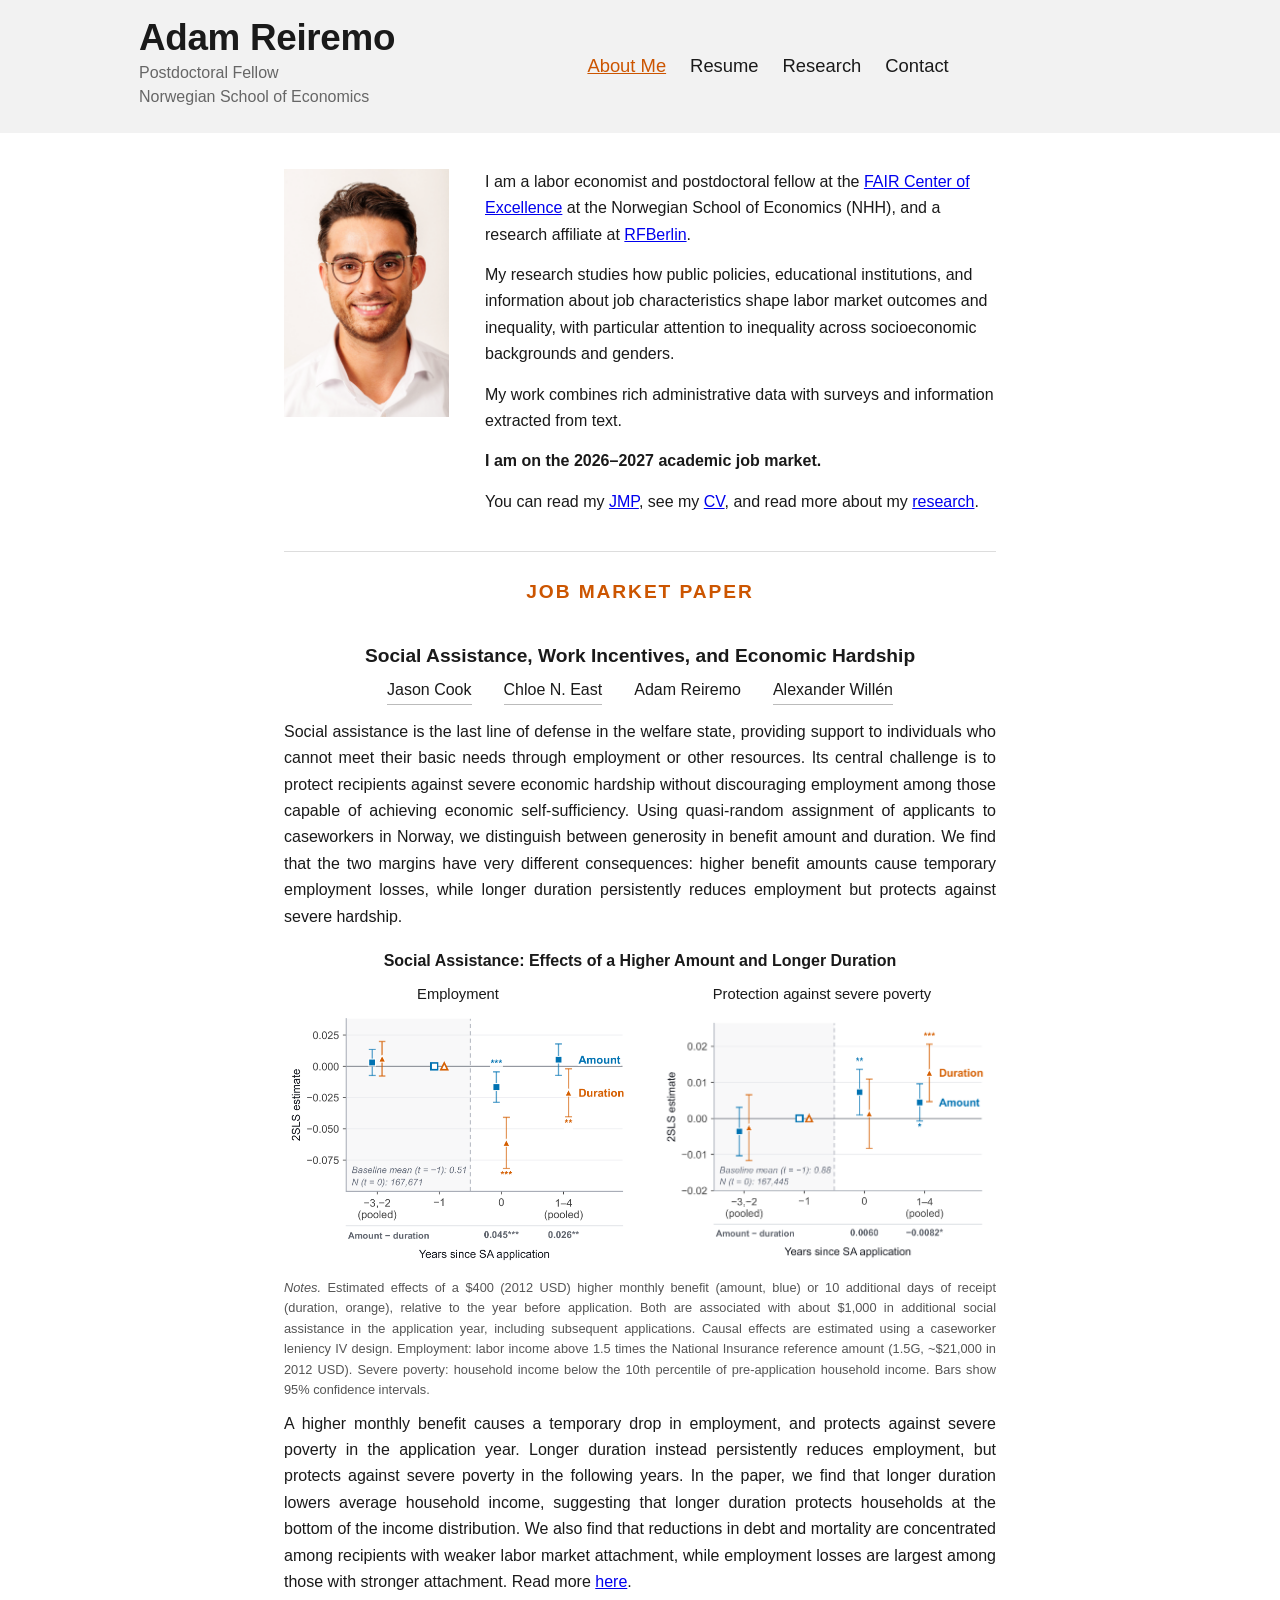
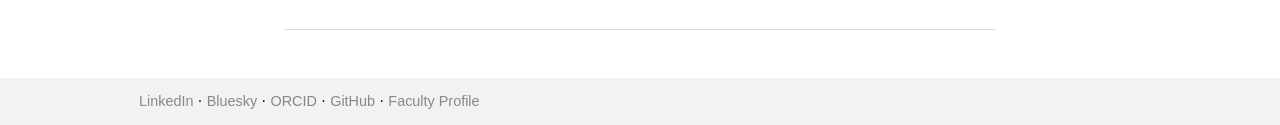
==== index.html @ 08e4cc99 "Update JMP section on the front page." ====
<!DOCTYPE html>
<html lang="en">
<head>
  <meta charset="UTF-8">
  <meta name="viewport" content="width=device-width, initial-scale=1.0">
  <title>Adam Reiremo</title>
  <link rel="stylesheet" href="/style.css">
</head>
<body>

  <header>
    <div class="header-inner">
      <div class="header-identity">
        <div class="site-name">Adam Reiremo</div>
        <div class="site-position">Postdoctoral Fellow</div>
        <div class="site-position">Norwegian School of Economics</div>
      </div>
      <nav>
        <a href="/" class="active">About Me</a>
        <a href="/files/CV_Adam_Reiremo.pdf" target="_blank">Resume</a>
        <a href="/research/">Research</a>
        <a href="/contact/">Contact</a>
      </nav>
    </div>
  </header>

  <div class="container">
    <main>
      <div class="about-grid">
        <div class="about-photo">
          <img src="/files/profile_picture.png" alt="Adam Reiremo">
        </div>
        <div class="about-bio">
          <p>I am a labor economist and postdoctoral fellow at the <a href="https://www.nhh.no/en/research-centres/fair/" target="_blank">FAIR Center of Excellence</a> at the Norwegian School of Economics (NHH), and a research affiliate at <a href="https://www.rfberlin.com/" target="_blank">RFBerlin</a>.</p>
          <p>My research studies how public policies, educational institutions, and information about job characteristics shape labor market outcomes and inequality, with particular attention to inequality across socioeconomic backgrounds and genders.</p>
          <p>My work combines rich administrative data with surveys and information extracted from text.</p>
          <p><strong>I am on the 2026&ndash;2027 academic job market.</strong></p>
          <p>You can read my <a href="/files/CookEastReiremoWillen.pdf" target="_blank">JMP</a>, see my <a href="/files/CV_Adam_Reiremo.pdf" target="_blank">CV</a>, and read more about my <a href="/research/">research</a>.</p>
        </div>
      </div>

      <hr class="jmp-rule">
      <div class="section-heading jmp-section">Job Market Paper</div>

      <div class="paper-card jmp-card">
        <div class="jmp-title"><a href="/files/CookEastReiremoWillen.pdf" target="_blank">Social Assistance, Work Incentives, and Economic Hardship</a></div>
        <div class="jmp-authors">
          <a href="https://www.jasoncookresearch.com/" target="_blank">Jason Cook</a>
          <a href="https://www.chloeneast.com/" target="_blank">Chloe N. East</a>
          <span>Adam Reiremo</span>
          <a href="https://www.alexanderwillen.com/" target="_blank">Alexander Willén</a>
        </div>

        <p class="jmp-text">Social assistance is the last line of defense in the welfare state, providing support to individuals who cannot meet their basic needs through employment or other resources. Its central challenge is to protect recipients against severe economic hardship without discouraging employment among those capable of achieving economic self-sufficiency. Using quasi-random assignment of applicants to caseworkers in Norway, we distinguish between generosity in benefit amount and duration. We find that the two margins have very different consequences: higher benefit amounts cause temporary employment losses, while longer duration persistently reduces employment but protects against severe hardship.</p>

        <div class="jmp-figure-title">Social Assistance: Effects of a Higher Amount and Longer Duration</div>
        <div class="jmp-figures">
          <figure>
            <figcaption>Employment</figcaption>
            <img src="/files/jmp_fig_employment.png" alt="Event-study estimates of effects on employment of a higher monthly benefit and of longer duration of social assistance">
          </figure>
          <figure>
            <figcaption>Protection against severe poverty</figcaption>
            <img src="/files/jmp_fig_low_income.png" alt="Event-study estimates of effects on the probability of household income above the 10th percentile, for a higher monthly benefit and for longer duration of social assistance">
          </figure>
        </div>
        <p class="jmp-notes"><em>Notes.</em> Estimated effects of a $400 (2012 USD) higher monthly benefit (amount, blue) or 10 additional days of receipt (duration, orange), relative to the year before application. Both are associated with about $1,000 in additional social assistance in the application year, including subsequent applications. Causal effects are estimated using a caseworker leniency IV design. Employment: labor income above 1.5 times the National Insurance reference amount (1.5G, ~$21,000 in 2012 USD). Severe poverty: household income below the 10th percentile of pre-application household income. Bars show 95% confidence intervals.</p>

        <p class="jmp-text">A higher monthly benefit causes a temporary drop in employment, and protects against severe poverty in the application year. Longer duration instead persistently reduces employment, but protects against severe poverty in the following years. In the paper, we find that longer duration lowers average household income, suggesting that longer duration protects households at the bottom of the income distribution. We also find that reductions in debt and mortality are concentrated among recipients with weaker labor market attachment, while employment losses are largest among those with stronger attachment. Read more <a href="/files/CookEastReiremoWillen.pdf" target="_blank">here</a>.</p>
      </div>
    </main>
  </div>

  <footer>
    <div class="footer-inner">
      <a href="https://www.linkedin.com/in/adam-reiremo-6115a367/" target="_blank">LinkedIn</a> · <a href="https://bsky.app/profile/adamreir.bsky.social" target="_blank">Bluesky</a> · <a href="https://orcid.org/0009-0001-0433-3684" target="_blank">ORCID</a> · <a href="https://github.com/adamreir" target="_blank">GitHub</a> · <a href="https://www.nhh.no/en/employees/faculty/adam-reiremo/" target="_blank">Faculty Profile</a>
    </div>
  </footer>

</body>
</html>
---- style.css ----
* {
  box-sizing: border-box;
  margin: 0;
  padding: 0;
}

html {
  overflow-y: scroll;
}

body {
  font-family: -apple-system, BlinkMacSystemFont, 'Segoe UI', Roboto, 'Helvetica Neue', Arial, sans-serif;
  font-size: 16px;
  line-height: 1.65;
  color: #1a1a1a;
  background: #fff;
}

/* ── Header ── */

header {
  background: #f2f2f2;
  padding: 20px 0;
}

.header-inner {
  max-width: 1050px;
  margin: 0 auto;
  padding: 0 24px;
  display: flex;
  align-items: center;
}

.header-identity {
  flex-shrink: 0;
}

.container {
  max-width: 760px;
  margin: 0 auto;
  padding: 36px 24px 48px;
}

.site-name {
  font-size: 2.3em;
  font-weight: 700;
  letter-spacing: -0.3px;
  color: #1a1a1a;
  line-height: 1;
  margin-bottom: 8px;
}

.site-position {
  font-size: 1em;
  color: #666;
  line-height: 1;
  margin-bottom: 8px;
}

nav {
  flex: 1;
  display: flex;
  justify-content: center;
  align-items: center;
  gap: 24px;
}

nav a {
  color: #1a1a1a;
  text-decoration: none;
  font-size: 1.15em;
  white-space: nowrap;
}

nav a:hover {
  color: #cc5500;
}

nav a.active {
  color: #cc5500;
  text-decoration: underline;
}

/* ── Dividers ── */

hr {
  border: none;
  border-top: 1px solid #ddd;
  margin: 28px 0;
}

/* ── About page ── */

.about-grid {
  display: flex;
  gap: 36px;
  align-items: flex-start;
}

.about-photo img {
  width: 165px;
  display: block;
}

.about-bio p {
  margin-bottom: 14px;
  color: #1a1a1a;
}

.about-bio p:last-child {
  margin-bottom: 0;
}

/* ── Job market paper block (front page) ── */

hr.jmp-rule {
  margin: 36px 0 24px;
}

.section-heading.jmp-section {
  font-size: 1.2em;
  text-align: center;
  margin-top: 0;
  margin-bottom: 12px;
}

.jmp-title {
  font-size: 1.2em;
  font-weight: 600;
  text-align: center;
}

.jmp-title a {
  color: inherit;
  text-decoration: none;
}

.jmp-title a:hover {
  color: #cc5500;
}

.jmp-authors {
  display: flex;
  flex-wrap: wrap;
  justify-content: center;
  column-gap: 32px;
  row-gap: 2px;
  margin: 6px 0 14px;
}

.jmp-authors a {
  color: inherit;
  text-decoration: none;
  border-bottom: 1px solid #bbb;
}

.jmp-authors a:hover {
  color: #cc5500;
  border-bottom-color: #cc5500;
}

.jmp-text,
.jmp-notes {
  text-align: justify;
  hyphens: auto;
}

.jmp-text {
  margin: 10px 0 14px;
}

.jmp-figure-title {
  font-weight: 600;
  margin-top: 18px;
  text-align: center;
}

.jmp-figures {
  display: grid;
  grid-template-columns: 1fr 1fr;
  gap: 16px;
  max-width: 720px;
  margin: 8px auto 0;
}

.jmp-figures figure {
  margin: 0;
}

.jmp-figures figcaption {
  font-size: 0.92em;
  text-align: center;
  margin-bottom: 4px;
}

.jmp-figures img {
  width: 100%;
  height: auto;
  display: block;
}

.jmp-notes {
  font-size: 0.8em;
  line-height: 1.6;
  color: #555;
  margin-top: 8px;
}

/* ── Research page ── */

.section-heading {
  font-size: 1em;
  font-weight: 700;
  text-transform: uppercase;
  letter-spacing: 0.1em;
  color: #cc5500;
  margin-top: 36px;
  margin-bottom: 4px;
}

.section-heading:first-child {
  margin-top: 0;
}

.paper-card {
  padding: 20px 0;
  border-bottom: 1px solid #ddd;
}

.paper-card:first-of-type {
  border-top: 1px solid #ddd;
}

.paper-headline {
  margin-bottom: 4px;
}

.paper-title {
  font-weight: 600;
  color: #1a1a1a;
}

.paper-authors {
  font-size: 0.88em;
  color: #1a1a1a;
  font-weight: 400;
}

.paper-authors a {
  color: inherit;
  text-decoration: none;
  border-bottom: 1px solid #bbb;
}

.paper-authors a:hover {
  color: #cc5500;
  border-bottom-color: #cc5500;
}

.paper-venue {
  font-size: 0.88em;
  color: #1a1a1a;
  font-weight: 400;
  margin-bottom: 10px;
}

.paper-abstract {
  display: none;
  font-size: 0.88em;
  line-height: 1.75;
  color: #444;
  margin-bottom: 10px;
}

.paper-abstract.open {
  display: block;
}

.paper-links {
  display: flex;
  gap: 6px;
  flex-wrap: wrap;
  align-items: center;
  margin-top: 10px;
}

.pill-btn {
  display: inline-block;
  -webkit-appearance: none;
  appearance: none;
  font-size: 0.7em;
  font-family: inherit;
  font-weight: 400;
  letter-spacing: 0.08em;
  text-transform: uppercase;
  padding: 5px 16px;
  border-radius: 100px;
  border: 1px solid #bbb;
  background: none;
  color: #666;
  cursor: pointer;
  text-decoration: none;
  transition: border-color 0.18s, color 0.18s, background 0.18s;
}

.pill-btn:hover {
  border-color: #555;
  color: #333;
  background: #f2f2f2;
}

/* ── Contact page ── */

.contact-block {
  margin-bottom: 20px;
}

.contact-block:last-child {
  margin-bottom: 0;
}

.contact-label {
  font-size: 0.78em;
  font-weight: 700;
  text-transform: uppercase;
  letter-spacing: 0.1em;
  color: #cc5500;
  margin-bottom: 6px;
}

.contact-block p {
  color: #1a1a1a;
  margin-bottom: 2px;
}

.contact-block a {
  color: #1a1a1a;
  text-decoration: none;
  border-bottom: 1px solid #ccc;
}

.contact-block a:hover {
  color: #cc5500;
  border-bottom-color: #cc5500;
}

/* ── Footer ── */

footer {
  background: #f2f2f2;
  padding: 10px 0;
}

.footer-inner {
  max-width: 1050px;
  margin: 0 auto;
  padding: 0 24px;
}

footer a {
  font-size: 0.9em;
  color: #888;
  text-decoration: none;
}

footer a:hover {
  color: #cc5500;
}

/* ── Responsive ── */

@media (max-width: 680px) {
  .header-inner {
    padding: 0 16px;
    flex-direction: column;
    align-items: flex-start;
    gap: 12px;
  }

  nav {
    flex: none;
    justify-content: flex-start;
    flex-wrap: wrap;
    gap: 10px 20px;
  }

  .about-grid {
    flex-direction: column;
  }

  .about-photo img {
    width: 140px;
  }
}
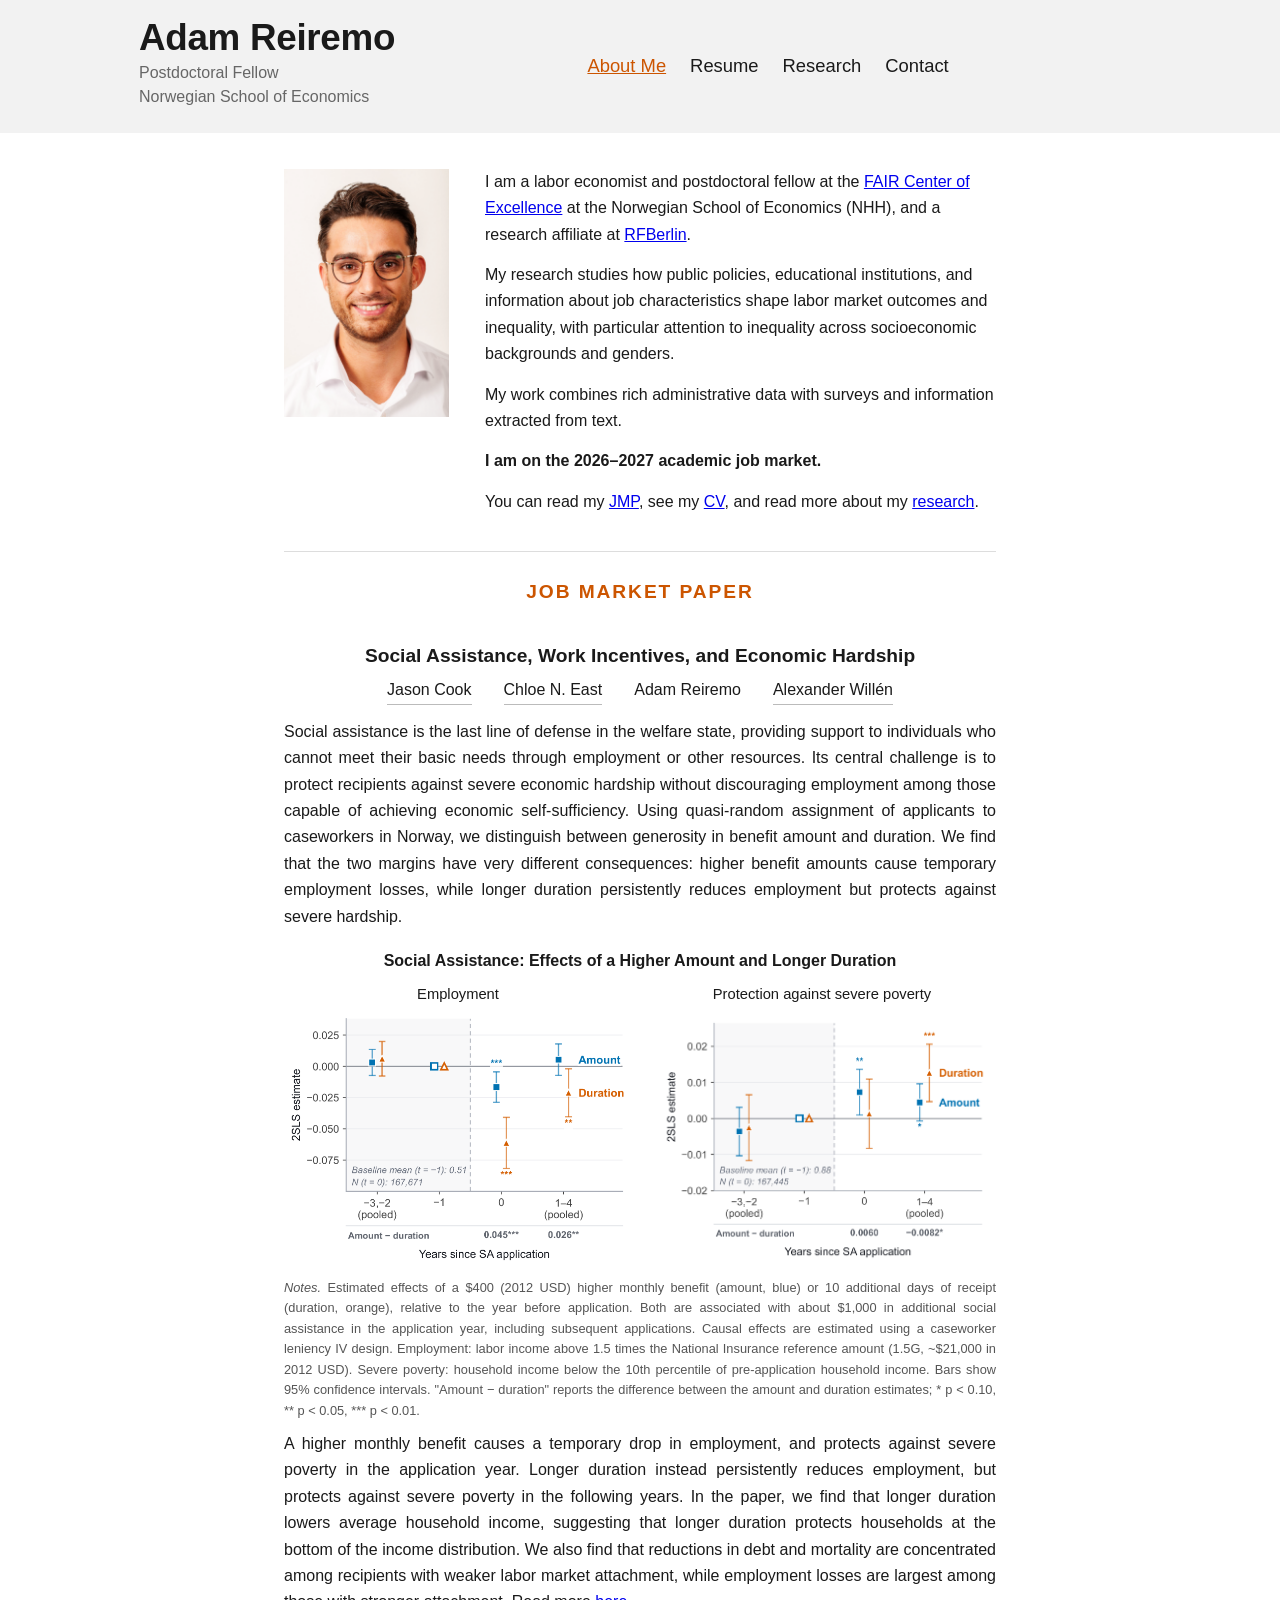
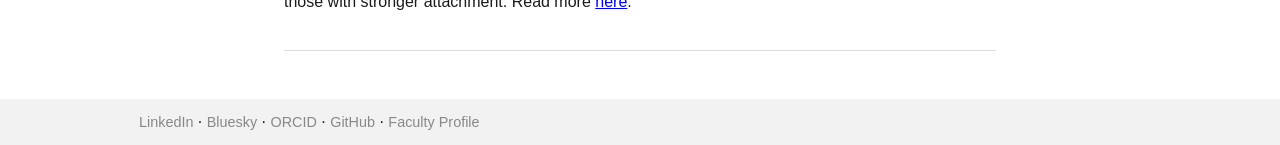
==== commit 1b8a2c21: "JMP section main page: Describe amount - duration in figure notes" ====
--- a/index.html
+++ b/index.html
@@ -64,7 +64,7 @@
             <img src="/files/jmp_fig_low_income.png" alt="Event-study estimates of effects on the probability of household income above the 10th percentile, for a higher monthly benefit and for longer duration of social assistance">
           </figure>
         </div>
-        <p class="jmp-notes"><em>Notes.</em> Estimated effects of a $400 (2012 USD) higher monthly benefit (amount, blue) or 10 additional days of receipt (duration, orange), relative to the year before application. Both are associated with about $1,000 in additional social assistance in the application year, including subsequent applications. Causal effects are estimated using a caseworker leniency IV design. Employment: labor income above 1.5 times the National Insurance reference amount (1.5G, ~$21,000 in 2012 USD). Severe poverty: household income below the 10th percentile of pre-application household income. Bars show 95% confidence intervals.</p>
+        <p class="jmp-notes"><em>Notes.</em> Estimated effects of a $400 (2012 USD) higher monthly benefit (amount, blue) or 10 additional days of receipt (duration, orange), relative to the year before application. Both are associated with about $1,000 in additional social assistance in the application year, including subsequent applications. Causal effects are estimated using a caseworker leniency IV design. Employment: labor income above 1.5 times the National Insurance reference amount (1.5G, ~$21,000 in 2012 USD). Severe poverty: household income below the 10th percentile of pre-application household income. Bars show 95% confidence intervals. "Amount &minus; duration" reports the difference between the amount and duration estimates; * p &lt; 0.10, ** p &lt; 0.05, *** p &lt; 0.01.</p>
 
         <p class="jmp-text">A higher monthly benefit causes a temporary drop in employment, and protects against severe poverty in the application year. Longer duration instead persistently reduces employment, but protects against severe poverty in the following years. In the paper, we find that longer duration lowers average household income, suggesting that longer duration protects households at the bottom of the income distribution. We also find that reductions in debt and mortality are concentrated among recipients with weaker labor market attachment, while employment losses are largest among those with stronger attachment. Read more <a href="/files/CookEastReiremoWillen.pdf" target="_blank">here</a>.</p>
       </div>
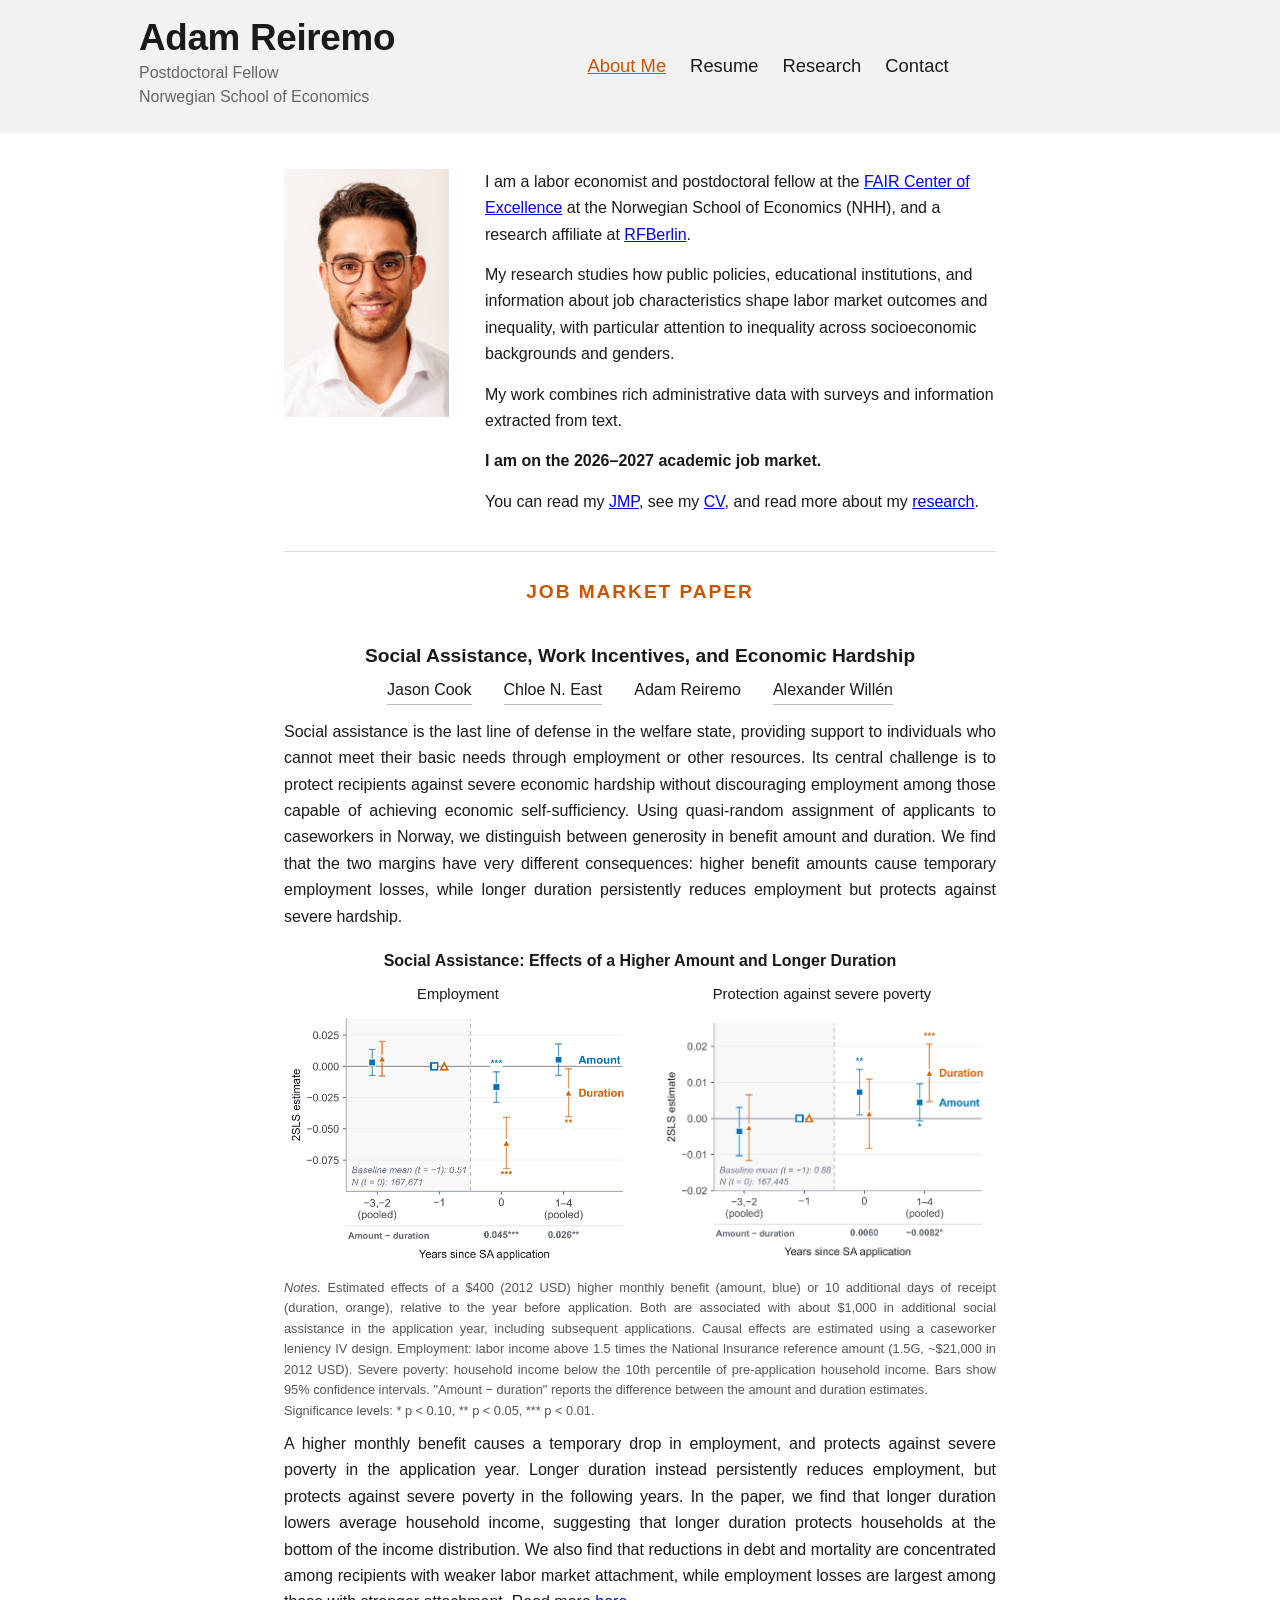
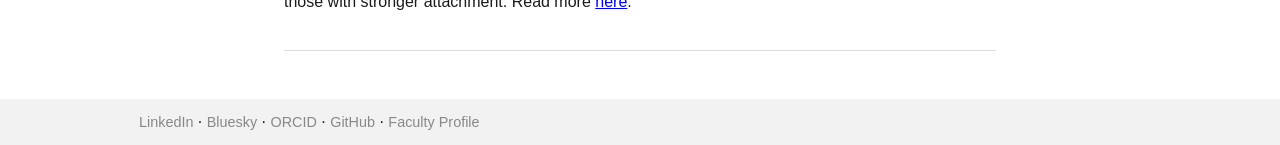
==== commit e2413d32: "JMP section: * on separate line." ====
--- a/index.html
+++ b/index.html
@@ -64,7 +64,7 @@
             <img src="/files/jmp_fig_low_income.png" alt="Event-study estimates of effects on the probability of household income above the 10th percentile, for a higher monthly benefit and for longer duration of social assistance">
           </figure>
         </div>
-        <p class="jmp-notes"><em>Notes.</em> Estimated effects of a $400 (2012 USD) higher monthly benefit (amount, blue) or 10 additional days of receipt (duration, orange), relative to the year before application. Both are associated with about $1,000 in additional social assistance in the application year, including subsequent applications. Causal effects are estimated using a caseworker leniency IV design. Employment: labor income above 1.5 times the National Insurance reference amount (1.5G, ~$21,000 in 2012 USD). Severe poverty: household income below the 10th percentile of pre-application household income. Bars show 95% confidence intervals. "Amount &minus; duration" reports the difference between the amount and duration estimates; * p &lt; 0.10, ** p &lt; 0.05, *** p &lt; 0.01.</p>
+        <p class="jmp-notes"><em>Notes.</em> Estimated effects of a $400 (2012 USD) higher monthly benefit (amount, blue) or 10 additional days of receipt (duration, orange), relative to the year before application. Both are associated with about $1,000 in additional social assistance in the application year, including subsequent applications. Causal effects are estimated using a caseworker leniency IV design. Employment: labor income above 1.5 times the National Insurance reference amount (1.5G, ~$21,000 in 2012 USD). Severe poverty: household income below the 10th percentile of pre-application household income. Bars show 95% confidence intervals. "Amount &minus; duration" reports the difference between the amount and duration estimates.<br>Significance levels: * p &lt; 0.10, ** p &lt; 0.05, *** p &lt; 0.01.</p>
 
         <p class="jmp-text">A higher monthly benefit causes a temporary drop in employment, and protects against severe poverty in the application year. Longer duration instead persistently reduces employment, but protects against severe poverty in the following years. In the paper, we find that longer duration lowers average household income, suggesting that longer duration protects households at the bottom of the income distribution. We also find that reductions in debt and mortality are concentrated among recipients with weaker labor market attachment, while employment losses are largest among those with stronger attachment. Read more <a href="/files/CookEastReiremoWillen.pdf" target="_blank">here</a>.</p>
       </div>
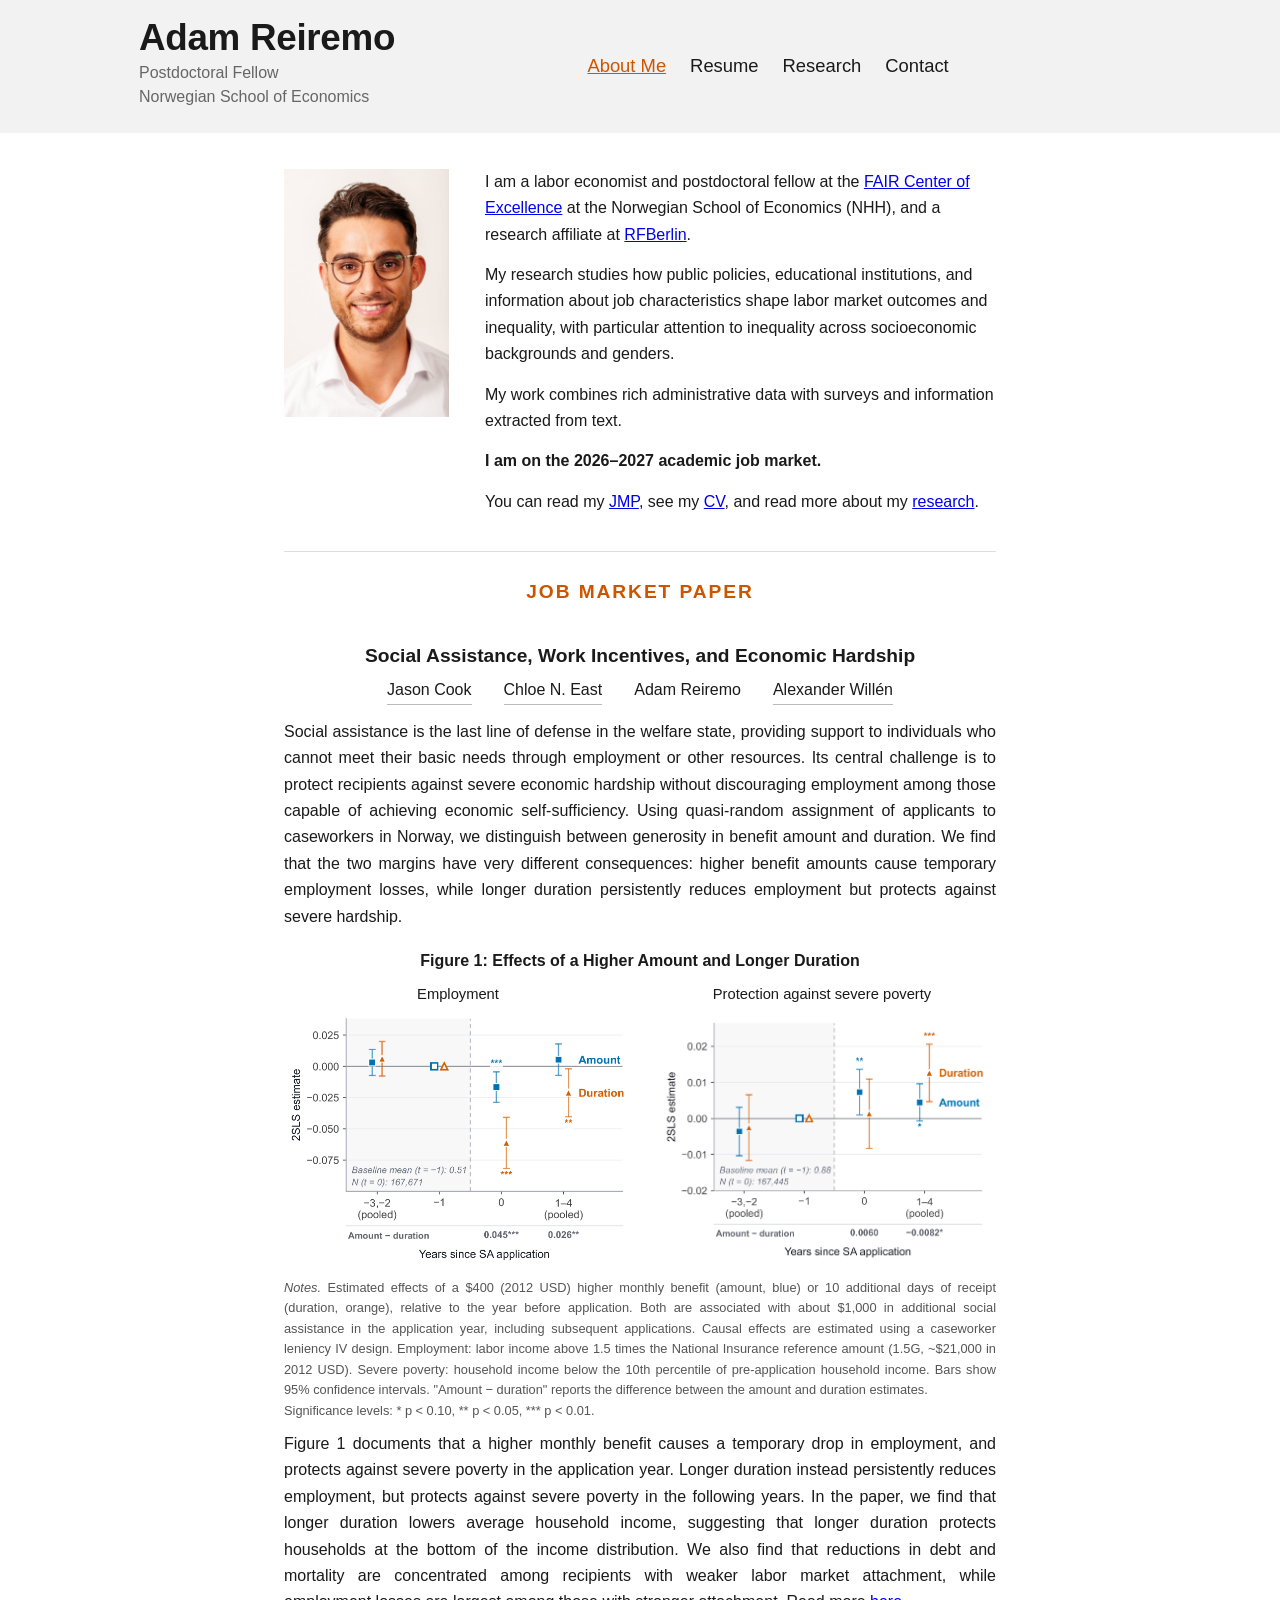
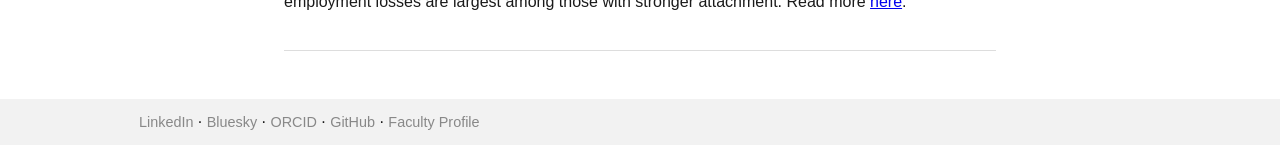
==== commit ea1776e6: "JMP section fix" ====
--- a/index.html
+++ b/index.html
@@ -53,7 +53,7 @@
 
         <p class="jmp-text">Social assistance is the last line of defense in the welfare state, providing support to individuals who cannot meet their basic needs through employment or other resources. Its central challenge is to protect recipients against severe economic hardship without discouraging employment among those capable of achieving economic self-sufficiency. Using quasi-random assignment of applicants to caseworkers in Norway, we distinguish between generosity in benefit amount and duration. We find that the two margins have very different consequences: higher benefit amounts cause temporary employment losses, while longer duration persistently reduces employment but protects against severe hardship.</p>
 
-        <div class="jmp-figure-title">Social Assistance: Effects of a Higher Amount and Longer Duration</div>
+        <div class="jmp-figure-title">Figure 1: Effects of a Higher Amount and Longer Duration</div>
         <div class="jmp-figures">
           <figure>
             <figcaption>Employment</figcaption>
@@ -66,7 +66,7 @@
         </div>
         <p class="jmp-notes"><em>Notes.</em> Estimated effects of a $400 (2012 USD) higher monthly benefit (amount, blue) or 10 additional days of receipt (duration, orange), relative to the year before application. Both are associated with about $1,000 in additional social assistance in the application year, including subsequent applications. Causal effects are estimated using a caseworker leniency IV design. Employment: labor income above 1.5 times the National Insurance reference amount (1.5G, ~$21,000 in 2012 USD). Severe poverty: household income below the 10th percentile of pre-application household income. Bars show 95% confidence intervals. "Amount &minus; duration" reports the difference between the amount and duration estimates.<br>Significance levels: * p &lt; 0.10, ** p &lt; 0.05, *** p &lt; 0.01.</p>
 
-        <p class="jmp-text">A higher monthly benefit causes a temporary drop in employment, and protects against severe poverty in the application year. Longer duration instead persistently reduces employment, but protects against severe poverty in the following years. In the paper, we find that longer duration lowers average household income, suggesting that longer duration protects households at the bottom of the income distribution. We also find that reductions in debt and mortality are concentrated among recipients with weaker labor market attachment, while employment losses are largest among those with stronger attachment. Read more <a href="/files/CookEastReiremoWillen.pdf" target="_blank">here</a>.</p>
+        <p class="jmp-text">Figure 1 documents that a higher monthly benefit causes a temporary drop in employment, and protects against severe poverty in the application year. Longer duration instead persistently reduces employment, but protects against severe poverty in the following years. In the paper, we find that longer duration lowers average household income, suggesting that longer duration protects households at the bottom of the income distribution. We also find that reductions in debt and mortality are concentrated among recipients with weaker labor market attachment, while employment losses are largest among those with stronger attachment. Read more <a href="/files/CookEastReiremoWillen.pdf" target="_blank">here</a>.</p>
       </div>
     </main>
   </div>
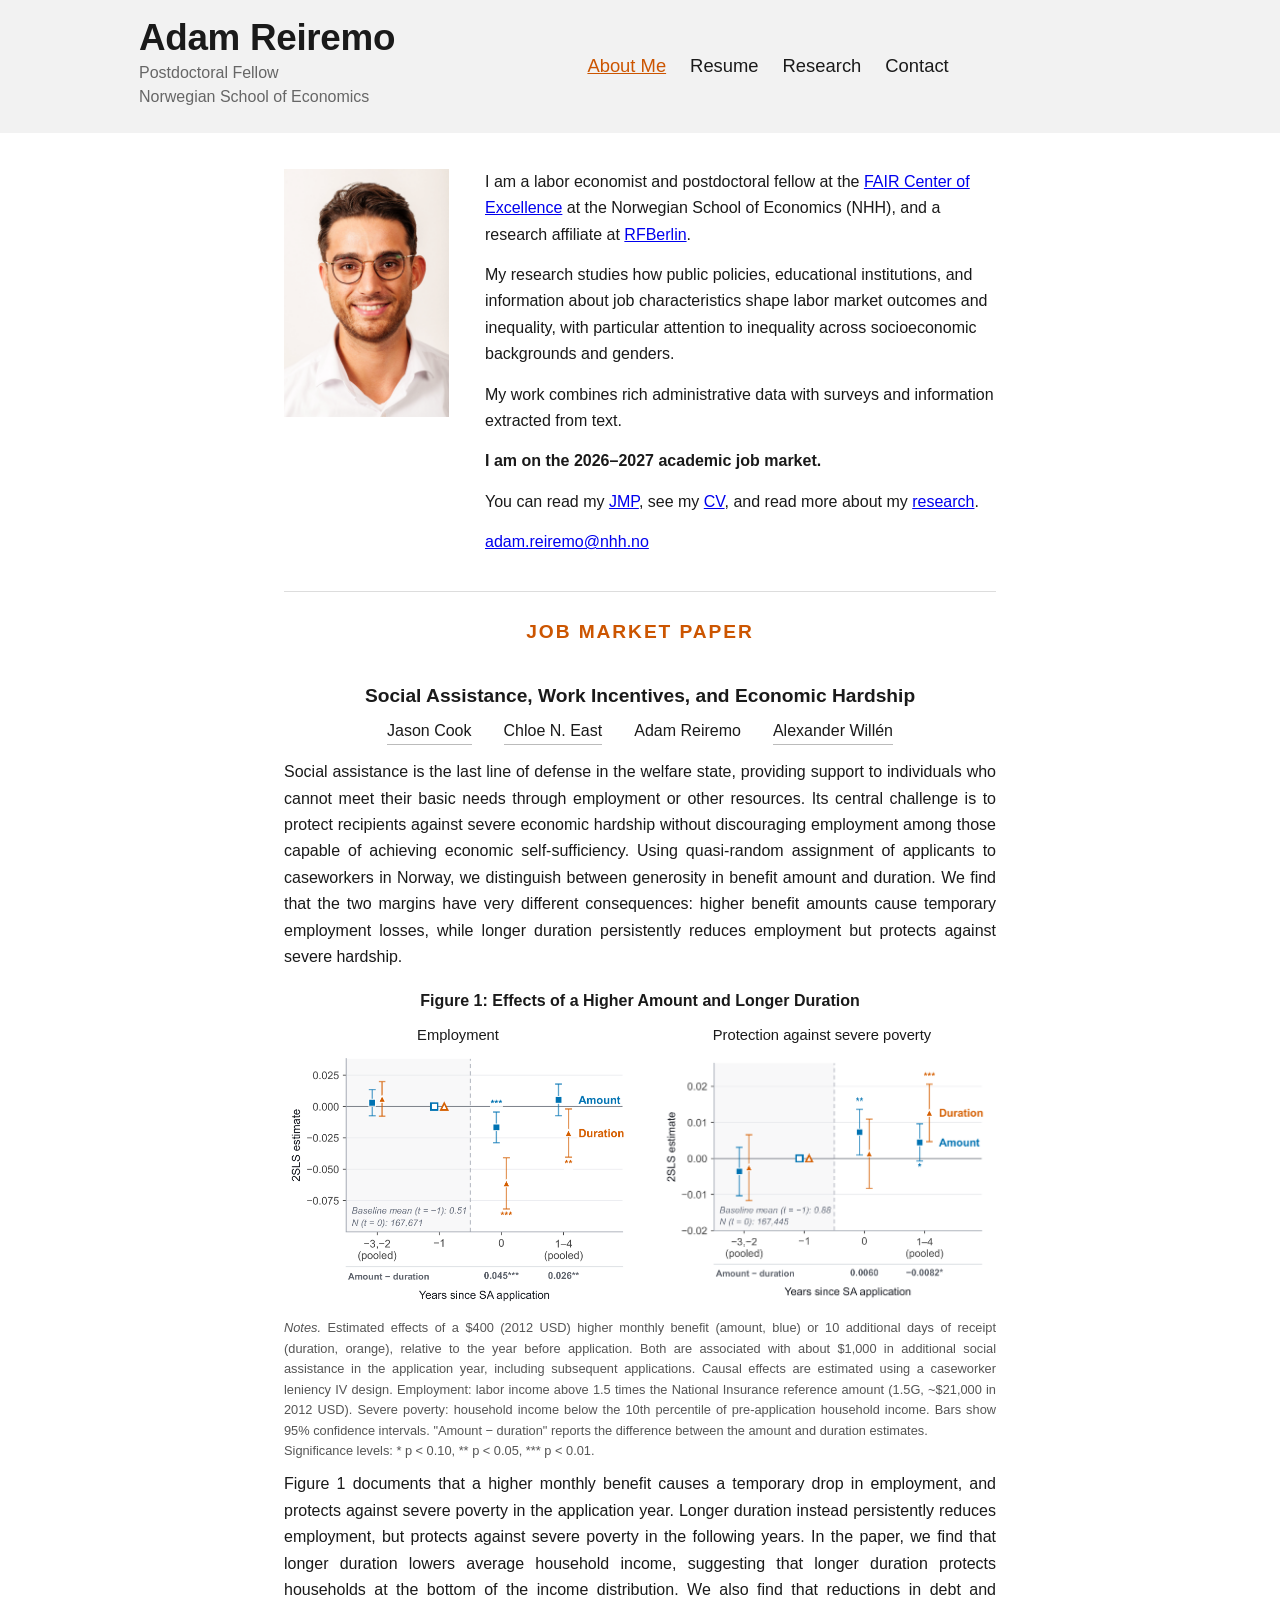
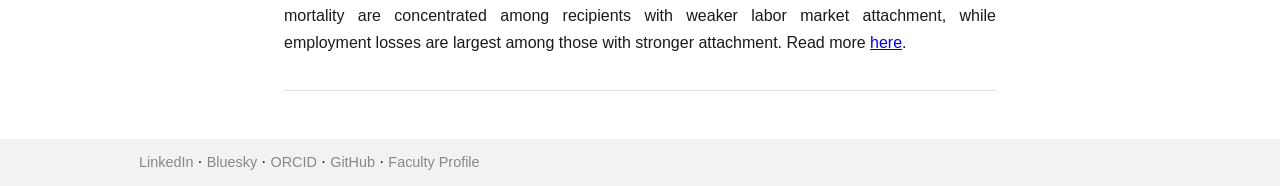
==== commit abac324e: "Add email address to main page." ====
--- a/index.html
+++ b/index.html
@@ -36,6 +36,7 @@
           <p>My work combines rich administrative data with surveys and information extracted from text.</p>
           <p><strong>I am on the 2026&ndash;2027 academic job market.</strong></p>
           <p>You can read my <a href="/files/CookEastReiremoWillen.pdf" target="_blank">JMP</a>, see my <a href="/files/CV_Adam_Reiremo.pdf" target="_blank">CV</a>, and read more about my <a href="/research/">research</a>.</p>
+          <p><a href="mailto:adam.reiremo@nhh.no">adam.reiremo@nhh.no</a></p>
         </div>
       </div>
 
@@ -66,8 +67,7 @@
         </div>
         <p class="jmp-notes"><em>Notes.</em> Estimated effects of a $400 (2012 USD) higher monthly benefit (amount, blue) or 10 additional days of receipt (duration, orange), relative to the year before application. Both are associated with about $1,000 in additional social assistance in the application year, including subsequent applications. Causal effects are estimated using a caseworker leniency IV design. Employment: labor income above 1.5 times the National Insurance reference amount (1.5G, ~$21,000 in 2012 USD). Severe poverty: household income below the 10th percentile of pre-application household income. Bars show 95% confidence intervals. "Amount &minus; duration" reports the difference between the amount and duration estimates.<br>Significance levels: * p &lt; 0.10, ** p &lt; 0.05, *** p &lt; 0.01.</p>
 
-        <p class="jmp-text">Figure 1 documents that a higher monthly benefit causes a temporary drop in employment, and protects against severe poverty in the application year. Longer duration instead persistently reduces employment, but protects against severe poverty in the following years. In the paper, we find that longer duration lowers average household income, suggesting that longer duration protects households at the bottom of the income distribution. We also find that reductions in debt and mortality are concentrated among recipients with weaker labor market attachment, while employment losses are largest among those with stronger attachment. Read more <a href="/files/CookEastReiremoWillen.pdf" target="_blank">here</a>.</p>
-      </div>
+        <p class="jmp-text">Figure 1 documents that a higher monthly benefit causes a temporary drop in employment, and protects against severe poverty in the application year. Longer duration instead persistently reduces employment, but protects against severe poverty in the following years. In the paper, we find that longer duration lowers average household income, suggesting that longer duration protects households at the bottom of the income distribution. We also find that reductions in debt and mortality are concentrated among recipients with weaker labor market attachment, while employment losses are largest among those with stronger attachment. Read more <a href="/files/CookEastReiremoWillen.pdf" target="_blank">here</a>.</p>      </div>
     </main>
   </div>
 
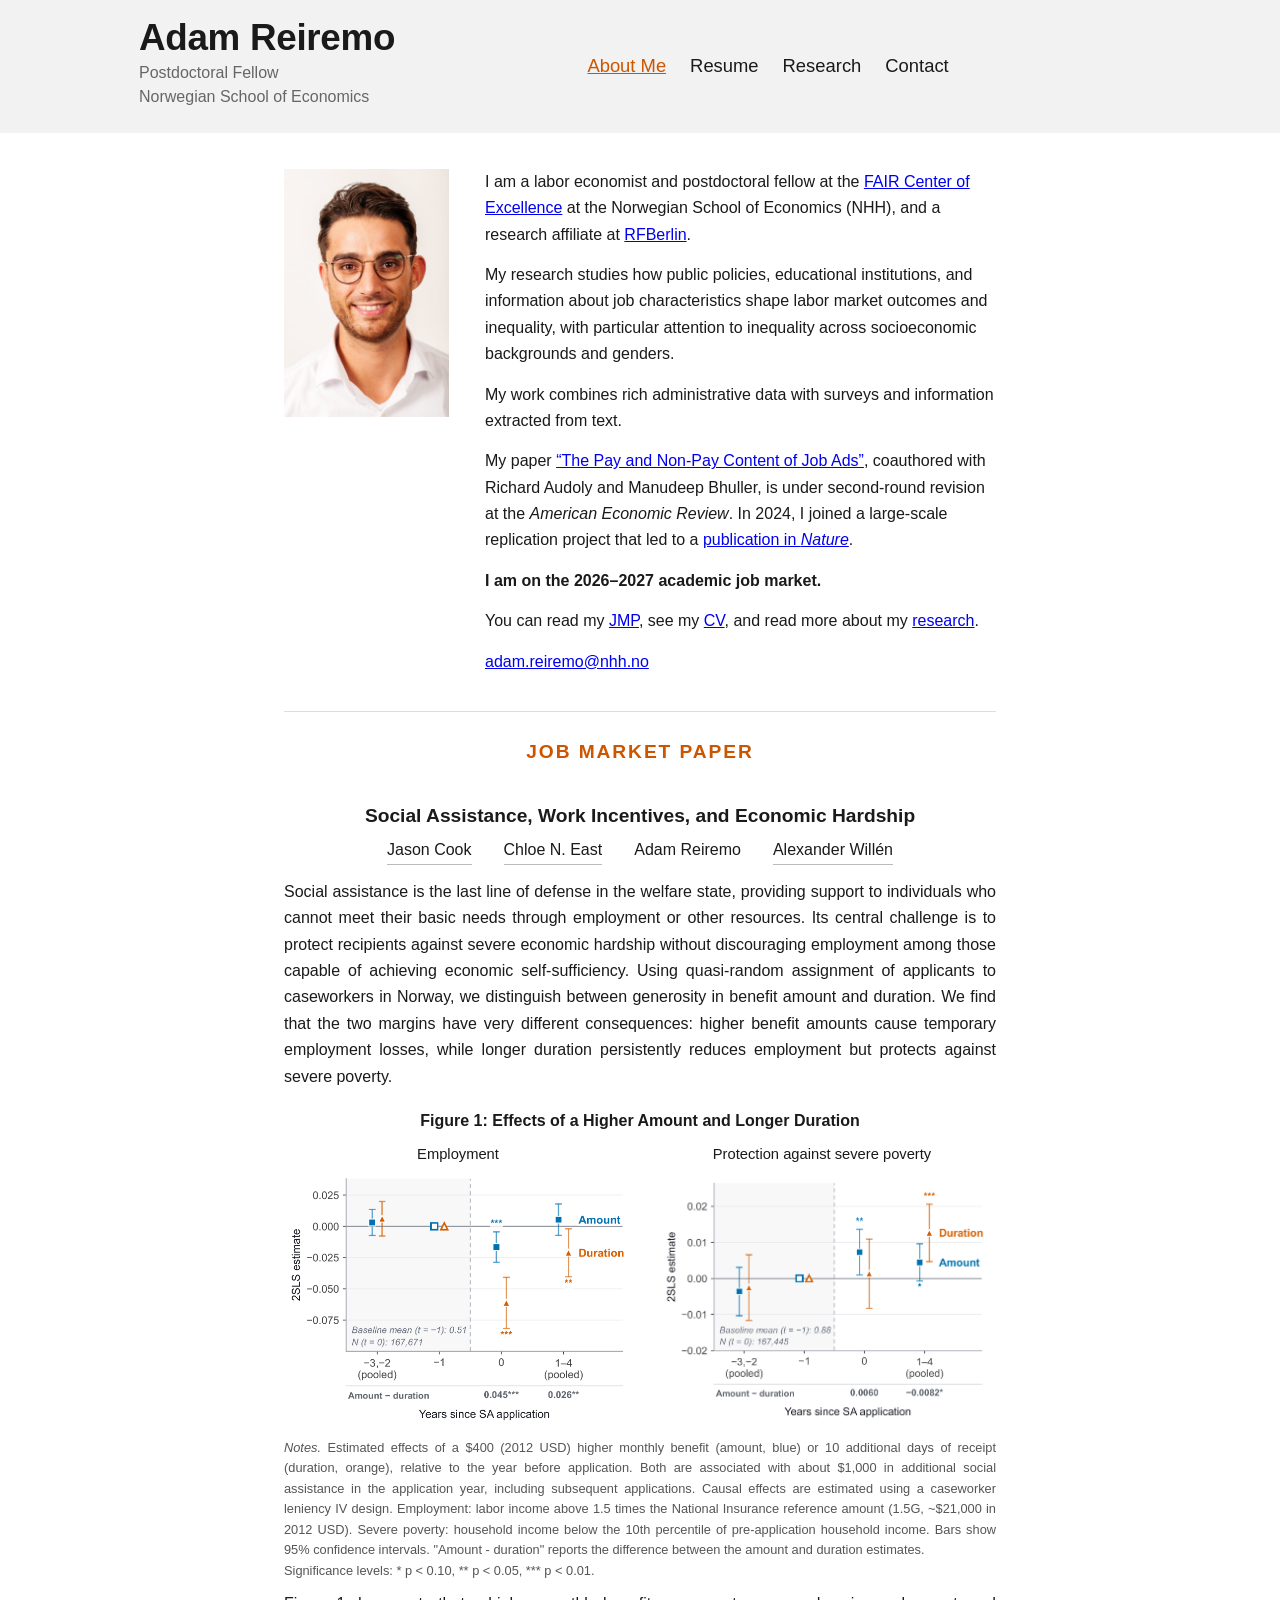
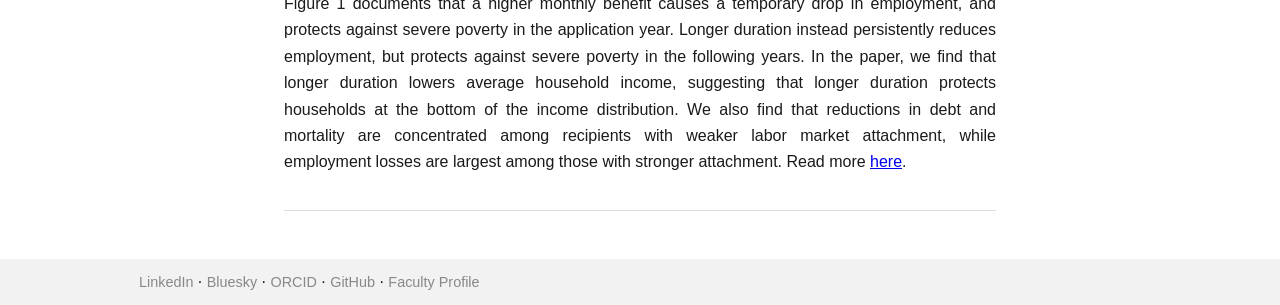
==== commit 87d04d90: "Add linked overview of recent papers to the main page" ====
--- a/index.html
+++ b/index.html
@@ -34,6 +34,7 @@
           <p>I am a labor economist and postdoctoral fellow at the <a href="https://www.nhh.no/en/research-centres/fair/" target="_blank">FAIR Center of Excellence</a> at the Norwegian School of Economics (NHH), and a research affiliate at <a href="https://www.rfberlin.com/" target="_blank">RFBerlin</a>.</p>
           <p>My research studies how public policies, educational institutions, and information about job characteristics shape labor market outcomes and inequality, with particular attention to inequality across socioeconomic backgrounds and genders.</p>
           <p>My work combines rich administrative data with surveys and information extracted from text.</p>
+          <p>My paper <a href="https://arxiv.org/abs/2407.13204" target="_blank">“The Pay and Non-Pay Content of Job Ads”</a>, coauthored with Richard Audoly and Manudeep Bhuller, is under second-round revision at the <em>American Economic Review</em>. In 2024, I joined a large-scale replication project that led to a <a href="https://www.nature.com/articles/s41586-026-10251-x" target="_blank">publication in <em>Nature</em></a>.</p>
           <p><strong>I am on the 2026&ndash;2027 academic job market.</strong></p>
           <p>You can read my <a href="/files/CookEastReiremoWillen.pdf" target="_blank">JMP</a>, see my <a href="/files/CV_Adam_Reiremo.pdf" target="_blank">CV</a>, and read more about my <a href="/research/">research</a>.</p>
           <p><a href="mailto:adam.reiremo@nhh.no">adam.reiremo@nhh.no</a></p>
@@ -52,7 +53,7 @@
           <a href="https://www.alexanderwillen.com/" target="_blank">Alexander Willén</a>
         </div>
 
-        <p class="jmp-text">Social assistance is the last line of defense in the welfare state, providing support to individuals who cannot meet their basic needs through employment or other resources. Its central challenge is to protect recipients against severe economic hardship without discouraging employment among those capable of achieving economic self-sufficiency. Using quasi-random assignment of applicants to caseworkers in Norway, we distinguish between generosity in benefit amount and duration. We find that the two margins have very different consequences: higher benefit amounts cause temporary employment losses, while longer duration persistently reduces employment but protects against severe hardship.</p>
+        <p class="jmp-text">Social assistance is the last line of defense in the welfare state, providing support to individuals who cannot meet their basic needs through employment or other resources. Its central challenge is to protect recipients against severe economic hardship without discouraging employment among those capable of achieving economic self-sufficiency. Using quasi-random assignment of applicants to caseworkers in Norway, we distinguish between generosity in benefit amount and duration. We find that the two margins have very different consequences: higher benefit amounts cause temporary employment losses, while longer duration persistently reduces employment but protects against severe poverty.</p>
 
         <div class="jmp-figure-title">Figure 1: Effects of a Higher Amount and Longer Duration</div>
         <div class="jmp-figures">
@@ -65,9 +66,10 @@
             <img src="/files/jmp_fig_low_income.png" alt="Event-study estimates of effects on the probability of household income above the 10th percentile, for a higher monthly benefit and for longer duration of social assistance">
           </figure>
         </div>
-        <p class="jmp-notes"><em>Notes.</em> Estimated effects of a $400 (2012 USD) higher monthly benefit (amount, blue) or 10 additional days of receipt (duration, orange), relative to the year before application. Both are associated with about $1,000 in additional social assistance in the application year, including subsequent applications. Causal effects are estimated using a caseworker leniency IV design. Employment: labor income above 1.5 times the National Insurance reference amount (1.5G, ~$21,000 in 2012 USD). Severe poverty: household income below the 10th percentile of pre-application household income. Bars show 95% confidence intervals. "Amount &minus; duration" reports the difference between the amount and duration estimates.<br>Significance levels: * p &lt; 0.10, ** p &lt; 0.05, *** p &lt; 0.01.</p>
+        <p class="jmp-notes"><em>Notes.</em> Estimated effects of a $400 (2012 USD) higher monthly benefit (amount, blue) or 10 additional days of receipt (duration, orange), relative to the year before application. Both are associated with about $1,000 in additional social assistance in the application year, including subsequent applications. Causal effects are estimated using a caseworker leniency IV design. Employment: labor income above 1.5 times the National Insurance reference amount (1.5G, ~$21,000 in 2012 USD). Severe poverty: household income below the 10th percentile of pre-application household income. Bars show 95% confidence intervals. "Amount - duration" reports the difference between the amount and duration estimates.<br>Significance levels: * p &lt; 0.10, ** p &lt; 0.05, *** p &lt; 0.01.</p>
 
-        <p class="jmp-text">Figure 1 documents that a higher monthly benefit causes a temporary drop in employment, and protects against severe poverty in the application year. Longer duration instead persistently reduces employment, but protects against severe poverty in the following years. In the paper, we find that longer duration lowers average household income, suggesting that longer duration protects households at the bottom of the income distribution. We also find that reductions in debt and mortality are concentrated among recipients with weaker labor market attachment, while employment losses are largest among those with stronger attachment. Read more <a href="/files/CookEastReiremoWillen.pdf" target="_blank">here</a>.</p>      </div>
+        <p class="jmp-text">Figure 1 documents that a higher monthly benefit causes a temporary drop in employment, and protects against severe poverty in the application year. Longer duration instead persistently reduces employment, but protects against severe poverty in the following years. In the paper, we find that longer duration lowers average household income, suggesting that longer duration protects households at the bottom of the income distribution. We also find that reductions in debt and mortality are concentrated among recipients with weaker labor market attachment, while employment losses are largest among those with stronger attachment. Read more <a href="/files/CookEastReiremoWillen.pdf" target="_blank">here</a>.</p>
+      </div>
     </main>
   </div>
 
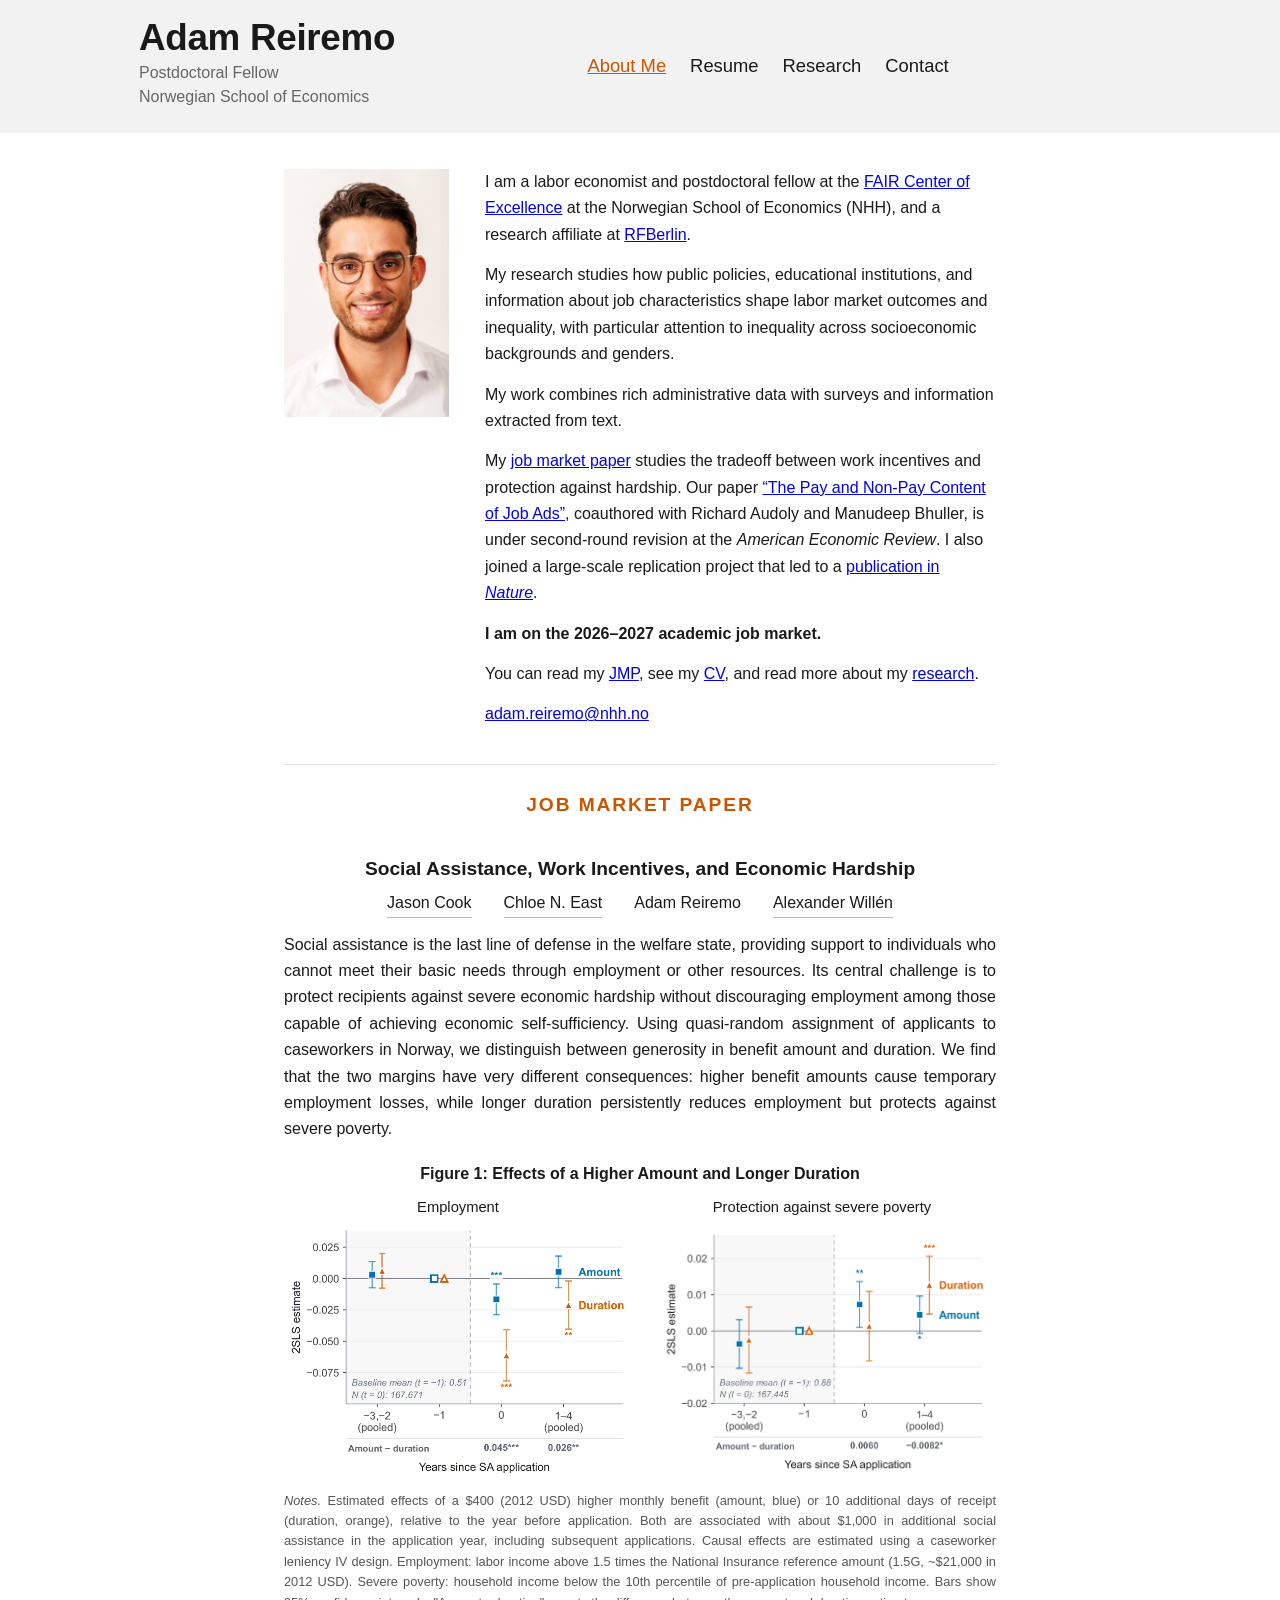
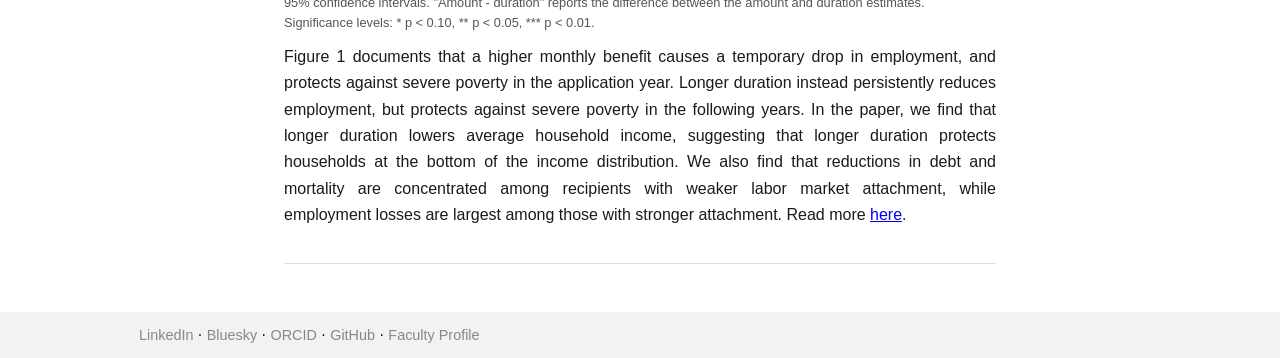
==== commit 3fd1e09b: "Update current papers summary on main page" ====
--- a/index.html
+++ b/index.html
@@ -34,7 +34,7 @@
           <p>I am a labor economist and postdoctoral fellow at the <a href="https://www.nhh.no/en/research-centres/fair/" target="_blank">FAIR Center of Excellence</a> at the Norwegian School of Economics (NHH), and a research affiliate at <a href="https://www.rfberlin.com/" target="_blank">RFBerlin</a>.</p>
           <p>My research studies how public policies, educational institutions, and information about job characteristics shape labor market outcomes and inequality, with particular attention to inequality across socioeconomic backgrounds and genders.</p>
           <p>My work combines rich administrative data with surveys and information extracted from text.</p>
-          <p>My paper <a href="https://arxiv.org/abs/2407.13204" target="_blank">“The Pay and Non-Pay Content of Job Ads”</a>, coauthored with Richard Audoly and Manudeep Bhuller, is under second-round revision at the <em>American Economic Review</em>. In 2024, I joined a large-scale replication project that led to a <a href="https://www.nature.com/articles/s41586-026-10251-x" target="_blank">publication in <em>Nature</em></a>.</p>
+          <p>My <a href="/files/CookEastReiremoWillen.pdf" target="_blank">job market paper</a> studies the tradeoff between work incentives and protection against hardship. Our paper <a href="https://arxiv.org/pdf/2407.13204" target="_blank">“The Pay and Non-Pay Content of Job Ads”</a>, coauthored with Richard Audoly and Manudeep Bhuller, is under second-round revision at the <em>American Economic Review</em>. I also joined a large-scale replication project that led to a <a href="https://www.nature.com/articles/s41586-026-10251-x" target="_blank">publication in <em>Nature</em></a>.</p>
           <p><strong>I am on the 2026&ndash;2027 academic job market.</strong></p>
           <p>You can read my <a href="/files/CookEastReiremoWillen.pdf" target="_blank">JMP</a>, see my <a href="/files/CV_Adam_Reiremo.pdf" target="_blank">CV</a>, and read more about my <a href="/research/">research</a>.</p>
           <p><a href="mailto:adam.reiremo@nhh.no">adam.reiremo@nhh.no</a></p>
